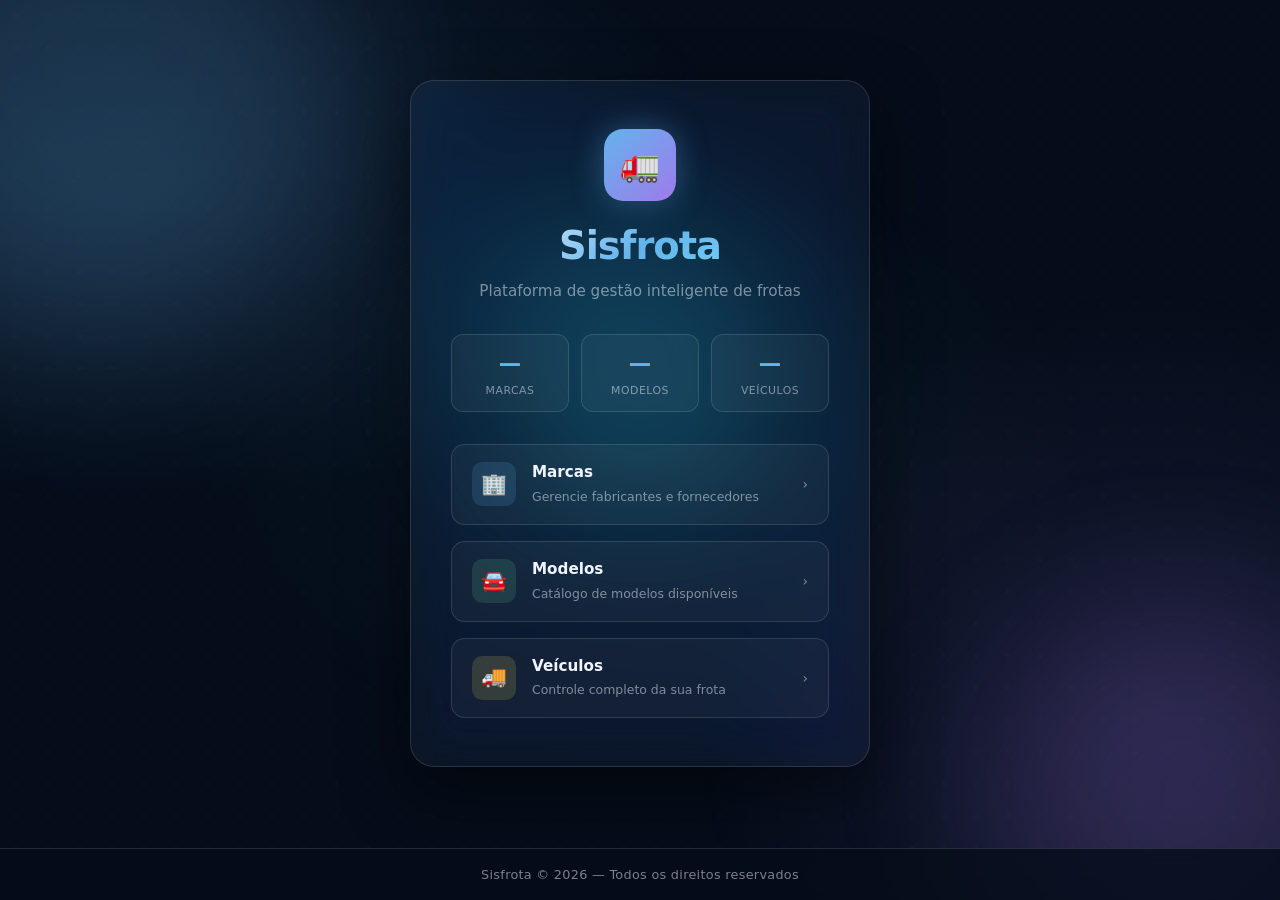
==== index.html @ 658b71a0 "Atualização do projeto Sisfrota iniciado pelo docente Fabiano" ====
<!DOCTYPE html>
<html lang="pt-br">
<head>
    <meta charset="UTF-8">
    <meta name="viewport" content="width=device-width, initial-scale=1">
    <title>Sisfrota — Controle de Frota</title>
    <link href="https://cdn.jsdelivr.net/npm/bootstrap@5.3.0/dist/css/bootstrap.min.css" rel="stylesheet">
    <link rel="stylesheet" href="css/style.css">
</head>
<body>

<!-- Orbs de fundo -->
<div class="orb orb-1"></div>
<div class="orb orb-2"></div>
<div class="orb orb-3"></div>

<section class="hero-section">
    <div class="hero-glass fade-up">

        <div class="hero-logo">🚛</div>

        <h1 class="hero-title">Sisfrota</h1>
        <p class="hero-sub">Plataforma de gestão inteligente de frotas</p>

        <!-- Stats -->
        <div class="stats-row fade-up-2">
            <div class="stat-chip">
                <div class="num" id="statMarcas">—</div>
                <div class="lbl">Marcas</div>
            </div>
            <div class="stat-chip">
                <div class="num" id="statModelos">—</div>
                <div class="lbl">Modelos</div>
            </div>
            <div class="stat-chip">
                <div class="num" id="statVeiculos">—</div>
                <div class="lbl">Veículos</div>
            </div>
        </div>

        <!-- Nav cards -->
        <div class="d-flex flex-column gap-3 fade-up-3">
            <a href="marcas.html" class="nav-card">
                <div class="nav-card-icon" style="background:rgba(99,179,237,0.15);">🏢</div>
                <div class="nav-card-text">
                    <strong>Marcas</strong>
                    <span>Gerencie fabricantes e fornecedores</span>
                </div>
                <span class="nav-card-arrow">›</span>
            </a>
            <a href="modelos.html" class="nav-card">
                <div class="nav-card-icon" style="background:rgba(104,211,145,0.15);">🚘</div>
                <div class="nav-card-text">
                    <strong>Modelos</strong>
                    <span>Catálogo de modelos disponíveis</span>
                </div>
                <span class="nav-card-arrow">›</span>
            </a>
            <a href="veiculos.html" class="nav-card">
                <div class="nav-card-icon" style="background:rgba(246,224,94,0.15);">🚚</div>
                <div class="nav-card-text">
                    <strong>Veículos</strong>
                    <span>Controle completo da sua frota</span>
                </div>
                <span class="nav-card-arrow">›</span>
            </a>
        </div>

    </div>
</section>

<footer>Sisfrota &copy; 2026 — Todos os direitos reservados</footer>

<script type="module">
import { marcaService }  from './js/services/marcaService.js';
import { modeloService } from './js/services/modeloService.js';
import { veiculoService } from './js/services/veiculoService.js';

Promise.all([marcaService.listar(), modeloService.listar(), veiculoService.listar()])
    .then(([m, mo, v]) => {
        document.getElementById('statMarcas').textContent  = m.length;
        document.getElementById('statModelos').textContent = mo.length;
        document.getElementById('statVeiculos').textContent = v.length;
    }).catch(() => {});
</script>
</body>
</html>
---- css/style.css ----
/* ── RESET & BASE ────────────────────────────────────────────── */
*, *::before, *::after { box-sizing: border-box; margin: 0; padding: 0; }

:root {
    --glass-bg:      rgba(255,255,255,0.06);
    --glass-border:  rgba(255,255,255,0.12);
    --glass-shadow:  0 8px 32px rgba(0,0,0,0.4);
    --glow-blue:     rgba(99,179,237,0.6);
    --glow-purple:   rgba(159,122,234,0.6);
    --accent-blue:   #63b3ed;
    --accent-purple: #9f7aea;
    --accent-cyan:   #76e4f7;
    --accent-green:  #68d391;
    --accent-yellow: #f6e05e;
    --text-primary:  #f0f4ff;
    --text-muted:    rgba(240,244,255,0.5);
    --font: 'Segoe UI', system-ui, -apple-system, sans-serif;
}

/* ── BACKGROUND ───────────────────────────────────────────────── */
body {
    font-family: var(--font);
    background: #050d1a;
    color: var(--text-primary);
    min-height: 100vh;
    display: flex;
    flex-direction: column;
    position: relative;
    overflow-x: hidden;
}

body::before {
    content: '';
    position: fixed;
    inset: 0;
    background:
        radial-gradient(ellipse 80% 60% at 10% 20%, rgba(99,179,237,0.12) 0%, transparent 60%),
        radial-gradient(ellipse 60% 80% at 90% 80%, rgba(159,122,234,0.12) 0%, transparent 60%),
        radial-gradient(ellipse 50% 50% at 50% 50%, rgba(118,228,247,0.05) 0%, transparent 70%);
    pointer-events: none;
    z-index: 0;
}

/* ── ORBS ANIMADOS ────────────────────────────────────────────── */
.orb {
    position: fixed;
    border-radius: 50%;
    filter: blur(80px);
    opacity: 0.18;
    pointer-events: none;
    z-index: 0;
    animation: orb-float 12s ease-in-out infinite alternate;
}
.orb-1 { width: 500px; height: 500px; background: var(--accent-blue); top: -150px; left: -150px; animation-duration: 14s; }
.orb-2 { width: 400px; height: 400px; background: var(--accent-purple); bottom: -100px; right: -100px; animation-duration: 18s; animation-delay: -4s; }
.orb-3 { width: 300px; height: 300px; background: var(--accent-cyan); top: 40%; left: 50%; transform: translate(-50%,-50%); animation-duration: 10s; animation-delay: -8s; }

@keyframes orb-float {
    from { transform: translate(0, 0) scale(1); }
    to   { transform: translate(30px, 40px) scale(1.08); }
}

/* ── GRID DE PONTOS ───────────────────────────────────────────── */
body::after {
    content: '';
    position: fixed;
    inset: 0;
    background-image: radial-gradient(rgba(255,255,255,0.04) 1px, transparent 1px);
    background-size: 32px 32px;
    pointer-events: none;
    z-index: 0;
}

/* ── GLASSMORPHISM ────────────────────────────────────────────── */
.glass {
    background: var(--glass-bg);
    backdrop-filter: blur(20px) saturate(180%);
    -webkit-backdrop-filter: blur(20px) saturate(180%);
    border: 1px solid var(--glass-border);
    border-radius: 1rem;
    box-shadow: var(--glass-shadow);
}

/* ── NAVBAR ───────────────────────────────────────────────────── */
.navbar-glass {
    background: rgba(5,13,26,0.7) !important;
    backdrop-filter: blur(20px) saturate(180%);
    -webkit-backdrop-filter: blur(20px) saturate(180%);
    border-bottom: 1px solid var(--glass-border);
    position: sticky;
    top: 0;
    z-index: 1000;
}

.navbar-glass .navbar-brand {
    font-weight: 700;
    font-size: 1.25rem;
    background: linear-gradient(90deg, var(--accent-blue), var(--accent-cyan));
    -webkit-background-clip: text;
    -webkit-text-fill-color: transparent;
    background-clip: text;
    letter-spacing: -0.5px;
}

.navbar-glass .nav-link {
    color: var(--text-muted) !important;
    font-size: 0.9rem;
    letter-spacing: 0.3px;
    transition: color .2s;
    padding: .5rem .9rem !important;
    border-radius: .5rem;
}
.navbar-glass .nav-link:hover { color: var(--text-primary) !important; background: var(--glass-bg); }
.navbar-glass .nav-link.active {
    color: var(--accent-blue) !important;
    background: rgba(99,179,237,0.1);
    font-weight: 600;
}

/* ── LAYOUT ───────────────────────────────────────────────────── */
main { flex: 1; position: relative; z-index: 1; padding: 2rem 0; }
footer { position: relative; z-index: 1; }

/* ── PAGE HEADER ──────────────────────────────────────────────── */
.page-header {
    display: flex;
    align-items: center;
    justify-content: space-between;
    margin-bottom: 1.75rem;
    gap: 1rem;
}
.page-header h2 {
    font-size: 1.6rem;
    font-weight: 700;
    background: linear-gradient(90deg, #fff 0%, var(--accent-blue) 100%);
    -webkit-background-clip: text;
    -webkit-text-fill-color: transparent;
    background-clip: text;
    margin: 0;
}

/* ── BOTÕES ───────────────────────────────────────────────────── */
.btn-glow {
    background: linear-gradient(135deg, var(--accent-blue), var(--accent-purple));
    border: none;
    color: #fff;
    font-weight: 600;
    border-radius: .65rem;
    padding: .55rem 1.25rem;
    transition: transform .15s, box-shadow .2s, opacity .2s;
    box-shadow: 0 0 16px rgba(99,179,237,0.3);
}
.btn-glow:hover {
    transform: translateY(-2px);
    box-shadow: 0 0 28px rgba(99,179,237,0.5);
    color: #fff;
    opacity: .92;
}
.btn-glow:active { transform: translateY(0); }

.btn-glow-yellow {
    background: linear-gradient(135deg, #f6e05e, #ed8936);
    color: #1a1a1a !important;
    box-shadow: 0 0 16px rgba(246,224,94,0.25);
}
.btn-glow-yellow:hover { box-shadow: 0 0 28px rgba(246,224,94,0.45); }

.btn-glow-green {
    background: linear-gradient(135deg, #68d391, #38a169);
    box-shadow: 0 0 16px rgba(104,211,145,0.25);
}
.btn-glow-green:hover { box-shadow: 0 0 28px rgba(104,211,145,0.45); }

/* ── TABELA ───────────────────────────────────────────────────── */
.glass-table-wrap {
    background: var(--glass-bg);
    backdrop-filter: blur(20px) saturate(180%);
    -webkit-backdrop-filter: blur(20px) saturate(180%);
    border: 1px solid var(--glass-border);
    border-radius: 1rem;
    overflow: hidden;
    box-shadow: var(--glass-shadow);
}

.glass-table { width: 100%; border-collapse: collapse; color: var(--text-primary); }
.glass-table thead tr {
    background: rgba(99,179,237,0.1);
    border-bottom: 1px solid var(--glass-border);
}
.glass-table thead th {
    padding: .85rem 1.1rem;
    font-size: .75rem;
    font-weight: 600;
    letter-spacing: 1px;
    text-transform: uppercase;
    color: var(--accent-blue);
}
.glass-table tbody tr {
    border-bottom: 1px solid rgba(255,255,255,0.04);
    transition: background .15s;
}
.glass-table tbody tr:last-child { border-bottom: none; }
.glass-table tbody tr:hover { background: rgba(255,255,255,0.04); }
.glass-table tbody td { padding: .85rem 1.1rem; font-size: .9rem; vertical-align: middle; }

/* badges de estado */
.badge-id {
    background: rgba(99,179,237,0.15);
    color: var(--accent-blue);
    border: 1px solid rgba(99,179,237,0.3);
    border-radius: .4rem;
    padding: .2rem .55rem;
    font-size: .75rem;
    font-weight: 600;
}

/* ── AÇÕES ────────────────────────────────────────────────────── */
.btn-icon {
    background: transparent;
    border: 1px solid var(--glass-border);
    color: var(--text-muted);
    border-radius: .5rem;
    padding: .3rem .65rem;
    font-size: .8rem;
    transition: all .15s;
    cursor: pointer;
}
.btn-icon:hover { border-color: var(--accent-blue); color: var(--accent-blue); background: rgba(99,179,237,0.08); }
.btn-icon.danger:hover { border-color: #fc8181; color: #fc8181; background: rgba(252,129,129,0.08); }

/* ── MODAL ────────────────────────────────────────────────────── */
.modal-content {
    background: rgba(8,18,36,0.85) !important;
    backdrop-filter: blur(28px) saturate(200%);
    -webkit-backdrop-filter: blur(28px) saturate(200%);
    border: 1px solid var(--glass-border) !important;
    border-radius: 1.2rem !important;
    color: var(--text-primary);
    box-shadow: 0 20px 60px rgba(0,0,0,0.6) !important;
}
.modal-header {
    border-bottom: 1px solid var(--glass-border) !important;
    padding: 1.25rem 1.5rem;
}
.modal-title {
    font-weight: 700;
    font-size: 1.1rem;
    background: linear-gradient(90deg, #fff, var(--accent-blue));
    -webkit-background-clip: text;
    -webkit-text-fill-color: transparent;
    background-clip: text;
}
.modal-footer { border-top: 1px solid var(--glass-border) !important; }
.btn-close { filter: invert(1) !important; opacity: .5; }
.btn-close:hover { opacity: 1; }

/* ── FORM CONTROLS ────────────────────────────────────────────── */
.form-label { font-size: .8rem; font-weight: 500; color: var(--text-muted); letter-spacing: .5px; margin-bottom: .35rem; }

.form-control, .form-select {
    background: rgba(255,255,255,0.05) !important;
    border: 1px solid var(--glass-border) !important;
    border-radius: .65rem !important;
    color: var(--text-primary) !important;
    transition: border-color .2s, box-shadow .2s;
}
.form-control::placeholder { color: rgba(255,255,255,0.25) !important; }
.form-control:focus, .form-select:focus {
    background: rgba(255,255,255,0.08) !important;
    border-color: var(--accent-blue) !important;
    box-shadow: 0 0 0 3px rgba(99,179,237,0.15) !important;
    outline: none;
}
.form-select option { background: #0e1c33; color: var(--text-primary); }

/* ── TOAST ────────────────────────────────────────────────────── */
#toast-container { z-index: 9999; }
#toast {
    background: rgba(8,18,36,0.9) !important;
    backdrop-filter: blur(16px);
    border: 1px solid var(--glass-border) !important;
    border-radius: .8rem !important;
    color: var(--text-primary) !important;
    min-width: 240px;
}
#toast.success { border-color: rgba(104,211,145,0.4) !important; }
#toast.danger  { border-color: rgba(252,129,129,0.4) !important; }
#toast .toast-icon { font-size: 1.1rem; }

/* ── FOOTER ───────────────────────────────────────────────────── */
footer {
    border-top: 1px solid var(--glass-border);
    background: rgba(5,13,26,0.8);
    backdrop-filter: blur(10px);
    padding: 1rem;
    text-align: center;
    font-size: .8rem;
    color: var(--text-muted);
    letter-spacing: .3px;
}

/* ── HERO (index) ─────────────────────────────────────────────── */
.hero-section {
    flex: 1;
    display: flex;
    align-items: center;
    justify-content: center;
    position: relative;
    z-index: 1;
    padding: 3rem 1rem;
}
.hero-glass {
    background: rgba(255,255,255,0.04);
    backdrop-filter: blur(24px) saturate(180%);
    -webkit-backdrop-filter: blur(24px) saturate(180%);
    border: 1px solid var(--glass-border);
    border-radius: 1.5rem;
    padding: 3rem 2.5rem;
    max-width: 460px;
    width: 100%;
    box-shadow: 0 24px 64px rgba(0,0,0,0.5);
    text-align: center;
}
.hero-logo {
    width: 72px; height: 72px;
    background: linear-gradient(135deg, var(--accent-blue), var(--accent-purple));
    border-radius: 1.2rem;
    display: flex; align-items: center; justify-content: center;
    font-size: 2rem;
    margin: 0 auto 1.5rem;
    box-shadow: 0 0 32px rgba(99,179,237,0.35);
}
.hero-title {
    font-size: 2.4rem;
    font-weight: 800;
    background: linear-gradient(135deg, #fff 0%, var(--accent-blue) 50%, var(--accent-cyan) 100%);
    -webkit-background-clip: text;
    -webkit-text-fill-color: transparent;
    background-clip: text;
    letter-spacing: -1px;
    line-height: 1.1;
}
.hero-sub { color: var(--text-muted); font-size: .95rem; margin: .75rem 0 2rem; }

.nav-card {
    display: flex;
    align-items: center;
    gap: 1rem;
    background: rgba(255,255,255,0.04);
    border: 1px solid var(--glass-border);
    border-radius: .85rem;
    padding: 1rem 1.25rem;
    text-decoration: none;
    color: var(--text-primary);
    transition: background .2s, border-color .2s, transform .15s, box-shadow .2s;
    cursor: pointer;
}
.nav-card:hover {
    background: rgba(255,255,255,0.08);
    border-color: var(--accent-blue);
    transform: translateX(4px);
    box-shadow: 0 0 20px rgba(99,179,237,0.15);
    color: #fff;
}
.nav-card-icon {
    width: 44px; height: 44px; border-radius: .65rem;
    display: flex; align-items: center; justify-content: center;
    font-size: 1.3rem; flex-shrink: 0;
}
.nav-card-text { text-align: left; }
.nav-card-text strong { display: block; font-size: .95rem; font-weight: 600; }
.nav-card-text span { font-size: .78rem; color: var(--text-muted); }
.nav-card-arrow { margin-left: auto; color: var(--text-muted); font-size: .85rem; transition: transform .15s; }
.nav-card:hover .nav-card-arrow { transform: translateX(3px); color: var(--accent-blue); }

/* ── STATS (hero) ─────────────────────────────────────────────── */
.stats-row { display: flex; gap: .75rem; margin-bottom: 2rem; }
.stat-chip {
    flex: 1;
    background: rgba(255,255,255,0.04);
    border: 1px solid var(--glass-border);
    border-radius: .75rem;
    padding: .75rem .5rem;
    text-align: center;
}
.stat-chip .num { font-size: 1.4rem; font-weight: 700; color: var(--accent-blue); }
.stat-chip .lbl { font-size: .68rem; color: var(--text-muted); letter-spacing: .5px; text-transform: uppercase; margin-top: .1rem; }

/* ── EMPTY STATE ──────────────────────────────────────────────── */
.empty-state { padding: 3rem 1rem; text-align: center; color: var(--text-muted); }
.empty-state .icon { font-size: 2.5rem; margin-bottom: .75rem; opacity: .4; }
.empty-state p { font-size: .9rem; }

/* ── SCROLLBAR ────────────────────────────────────────────────── */
::-webkit-scrollbar { width: 6px; }
::-webkit-scrollbar-track { background: transparent; }
::-webkit-scrollbar-thumb { background: rgba(255,255,255,0.12); border-radius: 3px; }
::-webkit-scrollbar-thumb:hover { background: rgba(255,255,255,0.22); }

/* ── ANIMAÇÕES ────────────────────────────────────────────────── */
@keyframes fade-up {
    from { opacity: 0; transform: translateY(16px); }
    to   { opacity: 1; transform: translateY(0); }
}
.fade-up { animation: fade-up .4s ease forwards; }
.fade-up-2 { animation: fade-up .4s .1s ease both; }
.fade-up-3 { animation: fade-up .4s .2s ease both; }
.fade-up-4 { animation: fade-up .4s .3s ease both; }

@keyframes pulse-glow {
    0%, 100% { box-shadow: 0 0 16px rgba(99,179,237,0.3); }
    50%       { box-shadow: 0 0 32px rgba(99,179,237,0.6); }
}
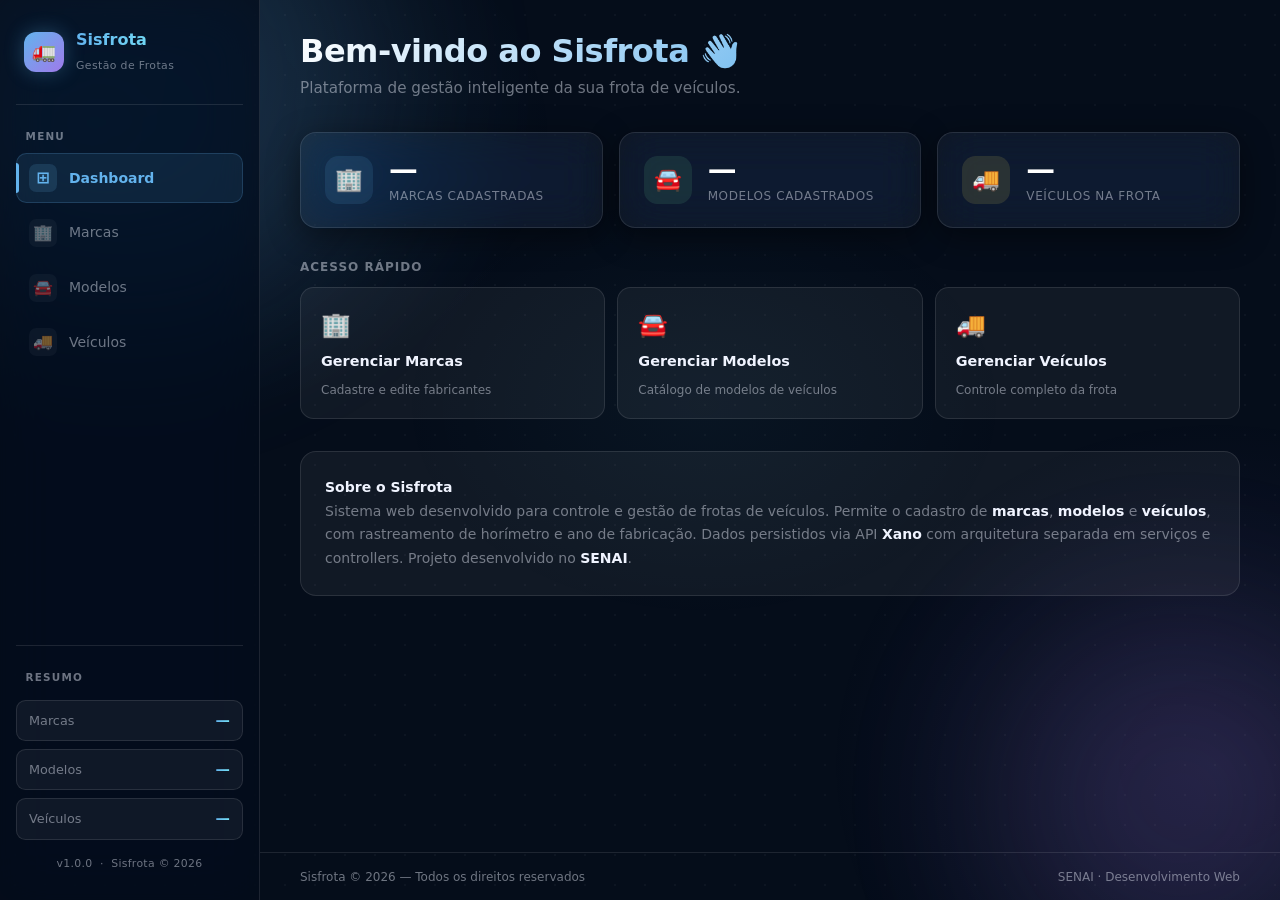
==== commit 9f93a269: "Fix veiculo endpoint and improve API error handling" ====
--- a/index.html
+++ b/index.html
@@ -3,84 +3,148 @@
 <head>
     <meta charset="UTF-8">
     <meta name="viewport" content="width=device-width, initial-scale=1">
-    <title>Sisfrota — Controle de Frota</title>
+    <title>Sisfrota — Dashboard</title>
     <link href="https://cdn.jsdelivr.net/npm/bootstrap@5.3.0/dist/css/bootstrap.min.css" rel="stylesheet">
     <link rel="stylesheet" href="css/style.css">
 </head>
 <body>
 
-<!-- Orbs de fundo -->
 <div class="orb orb-1"></div>
 <div class="orb orb-2"></div>
-<div class="orb orb-3"></div>
 
-<section class="hero-section">
-    <div class="hero-glass fade-up">
+<div class="app">
 
-        <div class="hero-logo">🚛</div>
+    <!-- ── SIDEBAR ── -->
+    <aside class="sidebar">
+        <a href="index.html" class="sidebar-logo">
+            <div class="sidebar-logo-icon">🚛</div>
+            <div class="sidebar-logo-text">
+                <strong>Sisfrota</strong>
+                <span>Gestão de Frotas</span>
+            </div>
+        </a>
 
-        <h1 class="hero-title">Sisfrota</h1>
-        <p class="hero-sub">Plataforma de gestão inteligente de frotas</p>
+        <div class="sidebar-section-label">Menu</div>
+        <nav class="sidebar-nav">
+            <a href="index.html" class="sidebar-link active">
+                <div class="sidebar-link-icon">⊞</div> Dashboard
+            </a>
+            <a href="marcas.html" class="sidebar-link">
+                <div class="sidebar-link-icon">🏢</div> Marcas
+            </a>
+            <a href="modelos.html" class="sidebar-link">
+                <div class="sidebar-link-icon">🚘</div> Modelos
+            </a>
+            <a href="veiculos.html" class="sidebar-link">
+                <div class="sidebar-link-icon">🚚</div> Veículos
+            </a>
+        </nav>
 
-        <!-- Stats -->
-        <div class="stats-row fade-up-2">
-            <div class="stat-chip">
-                <div class="num" id="statMarcas">—</div>
-                <div class="lbl">Marcas</div>
+        <div class="sidebar-stats">
+            <div class="sidebar-section-label" style="margin-bottom:.4rem">Resumo</div>
+            <div class="sidebar-stat">
+                <span class="sidebar-stat-label">Marcas</span>
+                <span class="sidebar-stat-value" id="sMarcas">—</span>
             </div>
-            <div class="stat-chip">
-                <div class="num" id="statModelos">—</div>
-                <div class="lbl">Modelos</div>
+            <div class="sidebar-stat">
+                <span class="sidebar-stat-label">Modelos</span>
+                <span class="sidebar-stat-value" id="sModelos">—</span>
             </div>
-            <div class="stat-chip">
-                <div class="num" id="statVeiculos">—</div>
-                <div class="lbl">Veículos</div>
+            <div class="sidebar-stat">
+                <span class="sidebar-stat-label">Veículos</span>
+                <span class="sidebar-stat-value" id="sVeiculos">—</span>
             </div>
         </div>
 
-        <!-- Nav cards -->
-        <div class="d-flex flex-column gap-3 fade-up-3">
-            <a href="marcas.html" class="nav-card">
-                <div class="nav-card-icon" style="background:rgba(99,179,237,0.15);">🏢</div>
-                <div class="nav-card-text">
-                    <strong>Marcas</strong>
-                    <span>Gerencie fabricantes e fornecedores</span>
+        <div class="sidebar-version">v1.0.0 &nbsp;·&nbsp; Sisfrota &copy; 2026</div>
+    </aside>
+
+    <!-- ── CONTEÚDO ── -->
+    <div class="content">
+        <div class="content-body">
+
+            <!-- Boas-vindas -->
+            <div class="dashboard-welcome fade-up">
+                <h1>Bem-vindo ao Sisfrota 👋</h1>
+                <p>Plataforma de gestão inteligente da sua frota de veículos.</p>
+            </div>
+
+            <!-- KPIs -->
+            <div class="kpi-grid fade-up-2">
+                <div class="kpi-card">
+                    <div class="kpi-icon" style="background:rgba(99,179,237,0.12)">🏢</div>
+                    <div class="kpi-info">
+                        <div class="val" id="kMarcas">—</div>
+                        <div class="lbl">Marcas cadastradas</div>
+                    </div>
                 </div>
-                <span class="nav-card-arrow">›</span>
-            </a>
-            <a href="modelos.html" class="nav-card">
-                <div class="nav-card-icon" style="background:rgba(104,211,145,0.15);">🚘</div>
-                <div class="nav-card-text">
-                    <strong>Modelos</strong>
-                    <span>Catálogo de modelos disponíveis</span>
+                <div class="kpi-card">
+                    <div class="kpi-icon" style="background:rgba(104,211,145,0.12)">🚘</div>
+                    <div class="kpi-info">
+                        <div class="val" id="kModelos">—</div>
+                        <div class="lbl">Modelos cadastrados</div>
+                    </div>
                 </div>
-                <span class="nav-card-arrow">›</span>
-            </a>
-            <a href="veiculos.html" class="nav-card">
-                <div class="nav-card-icon" style="background:rgba(246,224,94,0.15);">🚚</div>
-                <div class="nav-card-text">
-                    <strong>Veículos</strong>
-                    <span>Controle completo da sua frota</span>
+                <div class="kpi-card">
+                    <div class="kpi-icon" style="background:rgba(246,224,94,0.12)">🚚</div>
+                    <div class="kpi-info">
+                        <div class="val" id="kVeiculos">—</div>
+                        <div class="lbl">Veículos na frota</div>
+                    </div>
                 </div>
-                <span class="nav-card-arrow">›</span>
-            </a>
+            </div>
+
+            <!-- Ações rápidas -->
+            <div class="quick-actions fade-up-3">
+                <h2>Acesso rápido</h2>
+                <div class="qa-grid">
+                    <a href="marcas.html" class="qa-card">
+                        <div class="qa-card-icon">🏢</div>
+                        <strong>Gerenciar Marcas</strong>
+                        <span>Cadastre e edite fabricantes</span>
+                    </a>
+                    <a href="modelos.html" class="qa-card">
+                        <div class="qa-card-icon">🚘</div>
+                        <strong>Gerenciar Modelos</strong>
+                        <span>Catálogo de modelos de veículos</span>
+                    </a>
+                    <a href="veiculos.html" class="qa-card">
+                        <div class="qa-card-icon">🚚</div>
+                        <strong>Gerenciar Veículos</strong>
+                        <span>Controle completo da frota</span>
+                    </a>
+                </div>
+            </div>
+
+            <!-- Sobre o projeto -->
+            <div class="about-card fade-up-4">
+                <strong>Sobre o Sisfrota</strong><br>
+                Sistema web desenvolvido para controle e gestão de frotas de veículos. Permite o cadastro de
+                <strong>marcas</strong>, <strong>modelos</strong> e <strong>veículos</strong>, com rastreamento de
+                horímetro e ano de fabricação. Dados persistidos via API <strong>Xano</strong> com arquitetura
+                separada em serviços e controllers. Projeto desenvolvido no <strong>SENAI</strong>.
+            </div>
+
         </div>
 
+        <footer>
+            <span>Sisfrota &copy; 2026 — Todos os direitos reservados</span>
+            <span>SENAI · Desenvolvimento Web</span>
+        </footer>
     </div>
-</section>
 
-<footer>Sisfrota &copy; 2026 — Todos os direitos reservados</footer>
+</div>
 
 <script type="module">
-import { marcaService }  from './js/services/marcaService.js';
-import { modeloService } from './js/services/modeloService.js';
+import { marcaService }   from './js/services/marcaService.js';
+import { modeloService }  from './js/services/modeloService.js';
 import { veiculoService } from './js/services/veiculoService.js';
 
 Promise.all([marcaService.listar(), modeloService.listar(), veiculoService.listar()])
     .then(([m, mo, v]) => {
-        document.getElementById('statMarcas').textContent  = m.length;
-        document.getElementById('statModelos').textContent = mo.length;
-        document.getElementById('statVeiculos').textContent = v.length;
+        ['kMarcas','sMarcas'].forEach(id => document.getElementById(id).textContent = m.length);
+        ['kModelos','sModelos'].forEach(id => document.getElementById(id).textContent = mo.length);
+        ['kVeiculos','sVeiculos'].forEach(id => document.getElementById(id).textContent = v.length);
     }).catch(() => {});
 </script>
 </body>
--- a/css/style.css
+++ b/css/style.css
@@ -1,177 +1,283 @@
-/* ── RESET & BASE ────────────────────────────────────────────── */
+/* ── RESET & BASE ───────────────────────────────────────────── */
 *, *::before, *::after { box-sizing: border-box; margin: 0; padding: 0; }
 
 :root {
-    --glass-bg:      rgba(255,255,255,0.06);
-    --glass-border:  rgba(255,255,255,0.12);
-    --glass-shadow:  0 8px 32px rgba(0,0,0,0.4);
-    --glow-blue:     rgba(99,179,237,0.6);
-    --glow-purple:   rgba(159,122,234,0.6);
+    --sidebar-w:     260px;
+    --glass-bg:      rgba(255,255,255,0.05);
+    --glass-border:  rgba(255,255,255,0.10);
+    --glass-shadow:  0 8px 32px rgba(0,0,0,0.45);
     --accent-blue:   #63b3ed;
     --accent-purple: #9f7aea;
     --accent-cyan:   #76e4f7;
     --accent-green:  #68d391;
     --accent-yellow: #f6e05e;
     --text-primary:  #f0f4ff;
-    --text-muted:    rgba(240,244,255,0.5);
+    --text-muted:    rgba(240,244,255,0.45);
     --font: 'Segoe UI', system-ui, -apple-system, sans-serif;
 }
 
-/* ── BACKGROUND ───────────────────────────────────────────────── */
 body {
     font-family: var(--font);
     background: #050d1a;
     color: var(--text-primary);
     min-height: 100vh;
+    overflow-x: hidden;
+}
+
+/* ── FUNDO ──────────────────────────────────────────────────── */
+body::before {
+    content: '';
+    position: fixed; inset: 0;
+    background:
+        radial-gradient(ellipse 70% 60% at 5%  15%,  rgba(99,179,237,0.10) 0%, transparent 55%),
+        radial-gradient(ellipse 55% 70% at 95% 85%,  rgba(159,122,234,0.10) 0%, transparent 55%),
+        radial-gradient(ellipse 40% 40% at 55% 45%,  rgba(118,228,247,0.04) 0%, transparent 60%);
+    pointer-events: none; z-index: 0;
+}
+body::after {
+    content: '';
+    position: fixed; inset: 0;
+    background-image: radial-gradient(rgba(255,255,255,0.035) 1px, transparent 1px);
+    background-size: 30px 30px;
+    pointer-events: none; z-index: 0;
+}
+
+/* ── ORBS ───────────────────────────────────────────────────── */
+.orb {
+    position: fixed; border-radius: 50%; filter: blur(90px);
+    opacity: 0.14; pointer-events: none; z-index: 0;
+    animation: orb-float 14s ease-in-out infinite alternate;
+}
+.orb-1 { width: 480px; height: 480px; background: var(--accent-blue);   top: -160px; left: -100px; animation-duration: 16s; }
+.orb-2 { width: 360px; height: 360px; background: var(--accent-purple); bottom: -80px; right: -80px; animation-duration: 20s; animation-delay: -6s; }
+
+@keyframes orb-float {
+    from { transform: translate(0,0) scale(1); }
+    to   { transform: translate(24px, 32px) scale(1.07); }
+}
+
+/* ── APP SHELL ──────────────────────────────────────────────── */
+.app {
+    display: flex;
+    min-height: 100vh;
+    position: relative;
+    z-index: 1;
+}
+
+/* ── SIDEBAR ────────────────────────────────────────────────── */
+.sidebar {
+    width: var(--sidebar-w);
+    flex-shrink: 0;
     display: flex;
     flex-direction: column;
+    background: rgba(5,13,26,0.75);
+    backdrop-filter: blur(24px) saturate(180%);
+    -webkit-backdrop-filter: blur(24px) saturate(180%);
+    border-right: 1px solid var(--glass-border);
+    position: fixed;
+    top: 0; left: 0; bottom: 0;
+    z-index: 100;
+    padding: 1.75rem 1rem;
+    gap: 0;
+    overflow-y: auto;
+}
+
+/* Logo */
+.sidebar-logo {
+    display: flex; align-items: center; gap: .75rem;
+    padding: 0 .5rem 1.75rem;
+    border-bottom: 1px solid var(--glass-border);
+    margin-bottom: 1.5rem;
+    text-decoration: none;
+}
+.sidebar-logo-icon {
+    width: 40px; height: 40px; border-radius: .75rem;
+    background: linear-gradient(135deg, var(--accent-blue), var(--accent-purple));
+    display: flex; align-items: center; justify-content: center;
+    font-size: 1.2rem;
+    box-shadow: 0 0 20px rgba(99,179,237,0.3);
+    flex-shrink: 0;
+}
+.sidebar-logo-text strong {
+    display: block; font-size: 1rem; font-weight: 700;
+    background: linear-gradient(90deg, var(--accent-blue), var(--accent-cyan));
+    -webkit-background-clip: text; -webkit-text-fill-color: transparent; background-clip: text;
+}
+.sidebar-logo-text span { font-size: .68rem; color: var(--text-muted); letter-spacing: .4px; }
+
+/* Seção nav */
+.sidebar-section-label {
+    font-size: .65rem; font-weight: 600; letter-spacing: 1.2px;
+    text-transform: uppercase; color: var(--text-muted);
+    padding: 0 .6rem; margin-bottom: .5rem;
+}
+
+/* Nav links */
+.sidebar-nav { display: flex; flex-direction: column; gap: .25rem; margin-bottom: 1.75rem; }
+
+.sidebar-link {
+    display: flex; align-items: center; gap: .75rem;
+    padding: .65rem .75rem;
+    border-radius: .65rem;
+    text-decoration: none;
+    color: var(--text-muted);
+    font-size: .875rem;
+    font-weight: 500;
+    transition: background .15s, color .15s, border-color .15s;
+    border: 1px solid transparent;
     position: relative;
-    overflow-x: hidden;
-}
-
-body::before {
+}
+.sidebar-link:hover {
+    background: var(--glass-bg);
+    color: var(--text-primary);
+    border-color: var(--glass-border);
+}
+.sidebar-link.active {
+    background: rgba(99,179,237,0.1);
+    color: var(--accent-blue);
+    border-color: rgba(99,179,237,0.2);
+    font-weight: 600;
+}
+.sidebar-link.active::before {
     content: '';
-    position: fixed;
-    inset: 0;
-    background:
-        radial-gradient(ellipse 80% 60% at 10% 20%, rgba(99,179,237,0.12) 0%, transparent 60%),
-        radial-gradient(ellipse 60% 80% at 90% 80%, rgba(159,122,234,0.12) 0%, transparent 60%),
-        radial-gradient(ellipse 50% 50% at 50% 50%, rgba(118,228,247,0.05) 0%, transparent 70%);
-    pointer-events: none;
-    z-index: 0;
-}
-
-/* ── ORBS ANIMADOS ────────────────────────────────────────────── */
-.orb {
-    position: fixed;
-    border-radius: 50%;
-    filter: blur(80px);
-    opacity: 0.18;
-    pointer-events: none;
-    z-index: 0;
-    animation: orb-float 12s ease-in-out infinite alternate;
-}
-.orb-1 { width: 500px; height: 500px; background: var(--accent-blue); top: -150px; left: -150px; animation-duration: 14s; }
-.orb-2 { width: 400px; height: 400px; background: var(--accent-purple); bottom: -100px; right: -100px; animation-duration: 18s; animation-delay: -4s; }
-.orb-3 { width: 300px; height: 300px; background: var(--accent-cyan); top: 40%; left: 50%; transform: translate(-50%,-50%); animation-duration: 10s; animation-delay: -8s; }
-
-@keyframes orb-float {
-    from { transform: translate(0, 0) scale(1); }
-    to   { transform: translate(30px, 40px) scale(1.08); }
-}
-
-/* ── GRID DE PONTOS ───────────────────────────────────────────── */
-body::after {
-    content: '';
-    position: fixed;
-    inset: 0;
-    background-image: radial-gradient(rgba(255,255,255,0.04) 1px, transparent 1px);
-    background-size: 32px 32px;
-    pointer-events: none;
-    z-index: 0;
-}
-
-/* ── GLASSMORPHISM ────────────────────────────────────────────── */
-.glass {
+    position: absolute; left: 0; top: 20%; bottom: 20%;
+    width: 3px; border-radius: 0 3px 3px 0;
+    background: var(--accent-blue);
+    left: -1px;
+}
+.sidebar-link-icon {
+    width: 28px; height: 28px; border-radius: .45rem;
+    display: flex; align-items: center; justify-content: center;
+    font-size: 1rem; flex-shrink: 0;
+    background: rgba(255,255,255,0.04);
+}
+.sidebar-link.active .sidebar-link-icon { background: rgba(99,179,237,0.15); }
+
+/* Stats na sidebar */
+.sidebar-stats {
+    margin-top: auto;
+    padding-top: 1.5rem;
+    border-top: 1px solid var(--glass-border);
+    display: flex; flex-direction: column; gap: .5rem;
+}
+.sidebar-stat {
+    display: flex; align-items: center; justify-content: space-between;
+    padding: .55rem .75rem;
+    background: var(--glass-bg);
+    border: 1px solid var(--glass-border);
+    border-radius: .6rem;
+    font-size: .8rem;
+}
+.sidebar-stat-label { color: var(--text-muted); }
+.sidebar-stat-value {
+    font-weight: 700; font-size: .9rem;
+    background: linear-gradient(90deg, var(--accent-blue), var(--accent-cyan));
+    -webkit-background-clip: text; -webkit-text-fill-color: transparent; background-clip: text;
+}
+
+/* Version tag */
+.sidebar-version {
+    margin-top: 1rem;
+    font-size: .68rem; color: var(--text-muted);
+    text-align: center; letter-spacing: .3px;
+}
+
+/* ── CONTEÚDO PRINCIPAL ─────────────────────────────────────── */
+.content {
+    margin-left: var(--sidebar-w);
+    flex: 1;
+    display: flex;
+    flex-direction: column;
+    min-height: 100vh;
+}
+
+.content-body {
+    flex: 1;
+    padding: 2rem 2.5rem;
+}
+
+/* ── PAGE HEADER ────────────────────────────────────────────── */
+.page-header {
+    display: flex; align-items: center; justify-content: space-between;
+    margin-bottom: 1.75rem; gap: 1rem;
+}
+.page-header h1 {
+    font-size: 1.65rem; font-weight: 700; margin: 0;
+    background: linear-gradient(90deg, #fff 0%, var(--accent-blue) 100%);
+    -webkit-background-clip: text; -webkit-text-fill-color: transparent; background-clip: text;
+}
+
+/* ── DASHBOARD (index) ──────────────────────────────────────── */
+.dashboard-welcome {
+    margin-bottom: 2rem;
+}
+.dashboard-welcome h1 {
+    font-size: 2rem; font-weight: 800; margin-bottom: .4rem;
+    background: linear-gradient(135deg, #fff 0%, var(--accent-blue) 60%, var(--accent-cyan) 100%);
+    -webkit-background-clip: text; -webkit-text-fill-color: transparent; background-clip: text;
+    letter-spacing: -.5px;
+}
+.dashboard-welcome p { color: var(--text-muted); font-size: .95rem; }
+
+.kpi-grid {
+    display: grid;
+    grid-template-columns: repeat(3, 1fr);
+    gap: 1rem;
+    margin-bottom: 2rem;
+}
+.kpi-card {
     background: var(--glass-bg);
     backdrop-filter: blur(20px) saturate(180%);
     -webkit-backdrop-filter: blur(20px) saturate(180%);
     border: 1px solid var(--glass-border);
     border-radius: 1rem;
+    padding: 1.4rem 1.5rem;
     box-shadow: var(--glass-shadow);
-}
-
-/* ── NAVBAR ───────────────────────────────────────────────────── */
-.navbar-glass {
-    background: rgba(5,13,26,0.7) !important;
-    backdrop-filter: blur(20px) saturate(180%);
-    -webkit-backdrop-filter: blur(20px) saturate(180%);
-    border-bottom: 1px solid var(--glass-border);
-    position: sticky;
-    top: 0;
-    z-index: 1000;
-}
-
-.navbar-glass .navbar-brand {
-    font-weight: 700;
-    font-size: 1.25rem;
-    background: linear-gradient(90deg, var(--accent-blue), var(--accent-cyan));
-    -webkit-background-clip: text;
-    -webkit-text-fill-color: transparent;
-    background-clip: text;
-    letter-spacing: -0.5px;
-}
-
-.navbar-glass .nav-link {
-    color: var(--text-muted) !important;
-    font-size: 0.9rem;
-    letter-spacing: 0.3px;
-    transition: color .2s;
-    padding: .5rem .9rem !important;
-    border-radius: .5rem;
-}
-.navbar-glass .nav-link:hover { color: var(--text-primary) !important; background: var(--glass-bg); }
-.navbar-glass .nav-link.active {
-    color: var(--accent-blue) !important;
-    background: rgba(99,179,237,0.1);
-    font-weight: 600;
-}
-
-/* ── LAYOUT ───────────────────────────────────────────────────── */
-main { flex: 1; position: relative; z-index: 1; padding: 2rem 0; }
-footer { position: relative; z-index: 1; }
-
-/* ── PAGE HEADER ──────────────────────────────────────────────── */
-.page-header {
-    display: flex;
-    align-items: center;
-    justify-content: space-between;
-    margin-bottom: 1.75rem;
-    gap: 1rem;
-}
-.page-header h2 {
-    font-size: 1.6rem;
-    font-weight: 700;
-    background: linear-gradient(90deg, #fff 0%, var(--accent-blue) 100%);
-    -webkit-background-clip: text;
-    -webkit-text-fill-color: transparent;
-    background-clip: text;
-    margin: 0;
-}
-
-/* ── BOTÕES ───────────────────────────────────────────────────── */
-.btn-glow {
-    background: linear-gradient(135deg, var(--accent-blue), var(--accent-purple));
-    border: none;
+    display: flex; align-items: center; gap: 1rem;
+    transition: border-color .2s, transform .15s;
+}
+.kpi-card:hover { border-color: rgba(99,179,237,0.3); transform: translateY(-2px); }
+.kpi-icon {
+    width: 48px; height: 48px; border-radius: .85rem;
+    display: flex; align-items: center; justify-content: center; font-size: 1.4rem; flex-shrink: 0;
+}
+.kpi-info .val { font-size: 1.8rem; font-weight: 800; line-height: 1; color: #fff; }
+.kpi-info .lbl { font-size: .75rem; color: var(--text-muted); text-transform: uppercase; letter-spacing: .6px; margin-top: .2rem; }
+
+.quick-actions { margin-bottom: 2rem; }
+.quick-actions h2 { font-size: .75rem; font-weight: 600; letter-spacing: 1px; text-transform: uppercase; color: var(--text-muted); margin-bottom: .75rem; }
+.qa-grid { display: grid; grid-template-columns: repeat(3, 1fr); gap: .75rem; }
+
+.qa-card {
+    display: flex; flex-direction: column; gap: .5rem;
+    background: var(--glass-bg);
+    border: 1px solid var(--glass-border);
+    border-radius: .85rem;
+    padding: 1.2rem 1.25rem;
+    text-decoration: none;
+    color: var(--text-primary);
+    transition: background .2s, border-color .2s, transform .15s;
+}
+.qa-card:hover {
+    background: rgba(255,255,255,0.08);
+    border-color: var(--accent-blue);
+    transform: translateY(-2px);
     color: #fff;
-    font-weight: 600;
-    border-radius: .65rem;
-    padding: .55rem 1.25rem;
-    transition: transform .15s, box-shadow .2s, opacity .2s;
-    box-shadow: 0 0 16px rgba(99,179,237,0.3);
-}
-.btn-glow:hover {
-    transform: translateY(-2px);
-    box-shadow: 0 0 28px rgba(99,179,237,0.5);
-    color: #fff;
-    opacity: .92;
-}
-.btn-glow:active { transform: translateY(0); }
-
-.btn-glow-yellow {
-    background: linear-gradient(135deg, #f6e05e, #ed8936);
-    color: #1a1a1a !important;
-    box-shadow: 0 0 16px rgba(246,224,94,0.25);
-}
-.btn-glow-yellow:hover { box-shadow: 0 0 28px rgba(246,224,94,0.45); }
-
-.btn-glow-green {
-    background: linear-gradient(135deg, #68d391, #38a169);
-    box-shadow: 0 0 16px rgba(104,211,145,0.25);
-}
-.btn-glow-green:hover { box-shadow: 0 0 28px rgba(104,211,145,0.45); }
-
-/* ── TABELA ───────────────────────────────────────────────────── */
+}
+.qa-card-icon { font-size: 1.5rem; }
+.qa-card strong { font-size: .9rem; font-weight: 600; }
+.qa-card span { font-size: .75rem; color: var(--text-muted); }
+
+.about-card {
+    background: var(--glass-bg);
+    border: 1px solid var(--glass-border);
+    border-radius: 1rem;
+    padding: 1.5rem;
+    font-size: .875rem; color: var(--text-muted); line-height: 1.7;
+}
+.about-card strong { color: var(--text-primary); }
+
+/* ── TABELA ─────────────────────────────────────────────────── */
 .glass-table-wrap {
     background: var(--glass-bg);
     backdrop-filter: blur(20px) saturate(180%);
@@ -181,82 +287,85 @@
     overflow: hidden;
     box-shadow: var(--glass-shadow);
 }
-
 .glass-table { width: 100%; border-collapse: collapse; color: var(--text-primary); }
 .glass-table thead tr {
-    background: rgba(99,179,237,0.1);
+    background: rgba(99,179,237,0.08);
     border-bottom: 1px solid var(--glass-border);
 }
 .glass-table thead th {
-    padding: .85rem 1.1rem;
-    font-size: .75rem;
-    font-weight: 600;
-    letter-spacing: 1px;
-    text-transform: uppercase;
-    color: var(--accent-blue);
+    padding: .85rem 1.1rem; font-size: .7rem; font-weight: 600;
+    letter-spacing: 1px; text-transform: uppercase; color: var(--accent-blue);
 }
 .glass-table tbody tr {
     border-bottom: 1px solid rgba(255,255,255,0.04);
-    transition: background .15s;
+    transition: background .12s;
 }
 .glass-table tbody tr:last-child { border-bottom: none; }
-.glass-table tbody tr:hover { background: rgba(255,255,255,0.04); }
-.glass-table tbody td { padding: .85rem 1.1rem; font-size: .9rem; vertical-align: middle; }
-
-/* badges de estado */
+.glass-table tbody tr:hover { background: rgba(255,255,255,0.035); }
+.glass-table tbody td { padding: .85rem 1.1rem; font-size: .875rem; vertical-align: middle; }
+
 .badge-id {
-    background: rgba(99,179,237,0.15);
-    color: var(--accent-blue);
-    border: 1px solid rgba(99,179,237,0.3);
-    border-radius: .4rem;
-    padding: .2rem .55rem;
-    font-size: .75rem;
-    font-weight: 600;
-}
-
-/* ── AÇÕES ────────────────────────────────────────────────────── */
+    background: rgba(99,179,237,0.12); color: var(--accent-blue);
+    border: 1px solid rgba(99,179,237,0.25);
+    border-radius: .4rem; padding: .15rem .5rem;
+    font-size: .72rem; font-weight: 600;
+}
+
+/* ── BOTÕES ─────────────────────────────────────────────────── */
+.btn-glow {
+    background: linear-gradient(135deg, var(--accent-blue), var(--accent-purple));
+    border: none; color: #fff; font-weight: 600;
+    border-radius: .65rem; padding: .55rem 1.25rem;
+    transition: transform .15s, box-shadow .2s, opacity .15s;
+    box-shadow: 0 0 16px rgba(99,179,237,0.25); cursor: pointer;
+}
+.btn-glow:hover { transform: translateY(-2px); box-shadow: 0 0 28px rgba(99,179,237,0.45); color: #fff; opacity: .92; }
+.btn-glow:active { transform: translateY(0); }
+
+.btn-glow-green {
+    background: linear-gradient(135deg, #68d391, #38a169);
+    box-shadow: 0 0 16px rgba(104,211,145,0.2);
+}
+.btn-glow-green:hover { box-shadow: 0 0 28px rgba(104,211,145,0.4); }
+
+.btn-glow-yellow {
+    background: linear-gradient(135deg, #f6e05e, #ed8936);
+    color: #1a1a1a !important;
+    box-shadow: 0 0 16px rgba(246,224,94,0.2);
+}
+.btn-glow-yellow:hover { box-shadow: 0 0 28px rgba(246,224,94,0.4); }
+
 .btn-icon {
-    background: transparent;
-    border: 1px solid var(--glass-border);
-    color: var(--text-muted);
-    border-radius: .5rem;
-    padding: .3rem .65rem;
-    font-size: .8rem;
-    transition: all .15s;
-    cursor: pointer;
+    background: transparent; border: 1px solid var(--glass-border);
+    color: var(--text-muted); border-radius: .5rem;
+    padding: .3rem .65rem; font-size: .78rem;
+    transition: all .15s; cursor: pointer;
 }
 .btn-icon:hover { border-color: var(--accent-blue); color: var(--accent-blue); background: rgba(99,179,237,0.08); }
 .btn-icon.danger:hover { border-color: #fc8181; color: #fc8181; background: rgba(252,129,129,0.08); }
 
-/* ── MODAL ────────────────────────────────────────────────────── */
+/* ── MODAL ──────────────────────────────────────────────────── */
 .modal-content {
-    background: rgba(8,18,36,0.85) !important;
-    backdrop-filter: blur(28px) saturate(200%);
-    -webkit-backdrop-filter: blur(28px) saturate(200%);
+    background: rgba(6,15,30,0.92) !important;
+    backdrop-filter: blur(32px) saturate(200%);
+    -webkit-backdrop-filter: blur(32px) saturate(200%);
     border: 1px solid var(--glass-border) !important;
     border-radius: 1.2rem !important;
     color: var(--text-primary);
-    box-shadow: 0 20px 60px rgba(0,0,0,0.6) !important;
-}
-.modal-header {
-    border-bottom: 1px solid var(--glass-border) !important;
-    padding: 1.25rem 1.5rem;
-}
+    box-shadow: 0 24px 64px rgba(0,0,0,0.7) !important;
+}
+.modal-header { border-bottom: 1px solid var(--glass-border) !important; padding: 1.25rem 1.5rem; }
 .modal-title {
-    font-weight: 700;
-    font-size: 1.1rem;
+    font-weight: 700; font-size: 1.05rem;
     background: linear-gradient(90deg, #fff, var(--accent-blue));
-    -webkit-background-clip: text;
-    -webkit-text-fill-color: transparent;
-    background-clip: text;
-}
-.modal-footer { border-top: 1px solid var(--glass-border) !important; }
-.btn-close { filter: invert(1) !important; opacity: .5; }
+    -webkit-background-clip: text; -webkit-text-fill-color: transparent; background-clip: text;
+}
+.modal-footer { border-top: 1px solid var(--glass-border) !important; background: transparent !important; }
+.btn-close { filter: invert(1) !important; opacity: .45; }
 .btn-close:hover { opacity: 1; }
 
-/* ── FORM CONTROLS ────────────────────────────────────────────── */
-.form-label { font-size: .8rem; font-weight: 500; color: var(--text-muted); letter-spacing: .5px; margin-bottom: .35rem; }
-
+/* ── FORM ───────────────────────────────────────────────────── */
+.form-label { font-size: .72rem; font-weight: 600; color: var(--text-muted); letter-spacing: .8px; margin-bottom: .3rem; text-transform: uppercase; }
 .form-control, .form-select {
     background: rgba(255,255,255,0.05) !important;
     border: 1px solid var(--glass-border) !important;
@@ -264,150 +373,69 @@
     color: var(--text-primary) !important;
     transition: border-color .2s, box-shadow .2s;
 }
-.form-control::placeholder { color: rgba(255,255,255,0.25) !important; }
+.form-control::placeholder { color: rgba(255,255,255,0.22) !important; }
 .form-control:focus, .form-select:focus {
-    background: rgba(255,255,255,0.08) !important;
+    background: rgba(255,255,255,0.07) !important;
     border-color: var(--accent-blue) !important;
-    box-shadow: 0 0 0 3px rgba(99,179,237,0.15) !important;
+    box-shadow: 0 0 0 3px rgba(99,179,237,0.12) !important;
     outline: none;
 }
-.form-select option { background: #0e1c33; color: var(--text-primary); }
-
-/* ── TOAST ────────────────────────────────────────────────────── */
+.form-select option { background: #0b1829; color: var(--text-primary); }
+
+/* ── TOAST ──────────────────────────────────────────────────── */
 #toast-container { z-index: 9999; }
 #toast {
-    background: rgba(8,18,36,0.9) !important;
+    background: rgba(6,15,30,0.95) !important;
     backdrop-filter: blur(16px);
     border: 1px solid var(--glass-border) !important;
     border-radius: .8rem !important;
     color: var(--text-primary) !important;
-    min-width: 240px;
-}
-#toast.success { border-color: rgba(104,211,145,0.4) !important; }
-#toast.danger  { border-color: rgba(252,129,129,0.4) !important; }
-#toast .toast-icon { font-size: 1.1rem; }
-
-/* ── FOOTER ───────────────────────────────────────────────────── */
+    min-width: 220px;
+}
+#toast.success { border-color: rgba(104,211,145,0.35) !important; }
+#toast.danger  { border-color: rgba(252,129,129,0.35) !important; }
+
+/* ── FOOTER ─────────────────────────────────────────────────── */
 footer {
     border-top: 1px solid var(--glass-border);
-    background: rgba(5,13,26,0.8);
-    backdrop-filter: blur(10px);
-    padding: 1rem;
-    text-align: center;
-    font-size: .8rem;
-    color: var(--text-muted);
-    letter-spacing: .3px;
-}
-
-/* ── HERO (index) ─────────────────────────────────────────────── */
-.hero-section {
-    flex: 1;
-    display: flex;
-    align-items: center;
-    justify-content: center;
-    position: relative;
-    z-index: 1;
-    padding: 3rem 1rem;
-}
-.hero-glass {
-    background: rgba(255,255,255,0.04);
-    backdrop-filter: blur(24px) saturate(180%);
-    -webkit-backdrop-filter: blur(24px) saturate(180%);
-    border: 1px solid var(--glass-border);
-    border-radius: 1.5rem;
-    padding: 3rem 2.5rem;
-    max-width: 460px;
-    width: 100%;
-    box-shadow: 0 24px 64px rgba(0,0,0,0.5);
-    text-align: center;
-}
-.hero-logo {
-    width: 72px; height: 72px;
-    background: linear-gradient(135deg, var(--accent-blue), var(--accent-purple));
-    border-radius: 1.2rem;
-    display: flex; align-items: center; justify-content: center;
-    font-size: 2rem;
-    margin: 0 auto 1.5rem;
-    box-shadow: 0 0 32px rgba(99,179,237,0.35);
-}
-.hero-title {
-    font-size: 2.4rem;
-    font-weight: 800;
-    background: linear-gradient(135deg, #fff 0%, var(--accent-blue) 50%, var(--accent-cyan) 100%);
-    -webkit-background-clip: text;
-    -webkit-text-fill-color: transparent;
-    background-clip: text;
-    letter-spacing: -1px;
-    line-height: 1.1;
-}
-.hero-sub { color: var(--text-muted); font-size: .95rem; margin: .75rem 0 2rem; }
-
-.nav-card {
-    display: flex;
-    align-items: center;
-    gap: 1rem;
-    background: rgba(255,255,255,0.04);
-    border: 1px solid var(--glass-border);
-    border-radius: .85rem;
-    padding: 1rem 1.25rem;
-    text-decoration: none;
-    color: var(--text-primary);
-    transition: background .2s, border-color .2s, transform .15s, box-shadow .2s;
-    cursor: pointer;
-}
-.nav-card:hover {
-    background: rgba(255,255,255,0.08);
-    border-color: var(--accent-blue);
-    transform: translateX(4px);
-    box-shadow: 0 0 20px rgba(99,179,237,0.15);
-    color: #fff;
-}
-.nav-card-icon {
-    width: 44px; height: 44px; border-radius: .65rem;
-    display: flex; align-items: center; justify-content: center;
-    font-size: 1.3rem; flex-shrink: 0;
-}
-.nav-card-text { text-align: left; }
-.nav-card-text strong { display: block; font-size: .95rem; font-weight: 600; }
-.nav-card-text span { font-size: .78rem; color: var(--text-muted); }
-.nav-card-arrow { margin-left: auto; color: var(--text-muted); font-size: .85rem; transition: transform .15s; }
-.nav-card:hover .nav-card-arrow { transform: translateX(3px); color: var(--accent-blue); }
-
-/* ── STATS (hero) ─────────────────────────────────────────────── */
-.stats-row { display: flex; gap: .75rem; margin-bottom: 2rem; }
-.stat-chip {
-    flex: 1;
-    background: rgba(255,255,255,0.04);
-    border: 1px solid var(--glass-border);
-    border-radius: .75rem;
-    padding: .75rem .5rem;
-    text-align: center;
-}
-.stat-chip .num { font-size: 1.4rem; font-weight: 700; color: var(--accent-blue); }
-.stat-chip .lbl { font-size: .68rem; color: var(--text-muted); letter-spacing: .5px; text-transform: uppercase; margin-top: .1rem; }
-
-/* ── EMPTY STATE ──────────────────────────────────────────────── */
-.empty-state { padding: 3rem 1rem; text-align: center; color: var(--text-muted); }
-.empty-state .icon { font-size: 2.5rem; margin-bottom: .75rem; opacity: .4; }
-.empty-state p { font-size: .9rem; }
-
-/* ── SCROLLBAR ────────────────────────────────────────────────── */
-::-webkit-scrollbar { width: 6px; }
+    background: transparent;
+    padding: .9rem 2.5rem;
+    font-size: .75rem; color: var(--text-muted);
+    display: flex; align-items: center; justify-content: space-between;
+}
+
+/* ── EMPTY STATE ────────────────────────────────────────────── */
+.empty-state { padding: 3.5rem 1rem; text-align: center; color: var(--text-muted); }
+.empty-state .icon { font-size: 2.2rem; margin-bottom: .6rem; opacity: .35; }
+.empty-state p { font-size: .85rem; }
+
+/* ── SCROLLBAR ──────────────────────────────────────────────── */
+::-webkit-scrollbar { width: 5px; }
 ::-webkit-scrollbar-track { background: transparent; }
-::-webkit-scrollbar-thumb { background: rgba(255,255,255,0.12); border-radius: 3px; }
-::-webkit-scrollbar-thumb:hover { background: rgba(255,255,255,0.22); }
-
-/* ── ANIMAÇÕES ────────────────────────────────────────────────── */
+::-webkit-scrollbar-thumb { background: rgba(255,255,255,0.1); border-radius: 3px; }
+::-webkit-scrollbar-thumb:hover { background: rgba(255,255,255,0.2); }
+
+/* ── ANIMAÇÕES ──────────────────────────────────────────────── */
 @keyframes fade-up {
-    from { opacity: 0; transform: translateY(16px); }
+    from { opacity: 0; transform: translateY(14px); }
     to   { opacity: 1; transform: translateY(0); }
 }
-.fade-up { animation: fade-up .4s ease forwards; }
-.fade-up-2 { animation: fade-up .4s .1s ease both; }
-.fade-up-3 { animation: fade-up .4s .2s ease both; }
-.fade-up-4 { animation: fade-up .4s .3s ease both; }
-
-@keyframes pulse-glow {
-    0%, 100% { box-shadow: 0 0 16px rgba(99,179,237,0.3); }
-    50%       { box-shadow: 0 0 32px rgba(99,179,237,0.6); }
-}
+.fade-up   { animation: fade-up .35s ease forwards; }
+.fade-up-2 { animation: fade-up .35s .08s ease both; }
+.fade-up-3 { animation: fade-up .35s .16s ease both; }
+.fade-up-4 { animation: fade-up .35s .24s ease both; }
+
+/* ── MOBILE ─────────────────────────────────────────────────── */
+@media (max-width: 768px) {
+    .sidebar {
+        width: 100%; height: auto; position: relative;
+        flex-direction: row; flex-wrap: wrap;
+        border-right: none; border-bottom: 1px solid var(--glass-border);
+        padding: .75rem 1rem;
+    }
+    .sidebar-stats, .sidebar-version, .sidebar-section-label { display: none; }
+    .sidebar-nav { flex-direction: row; margin-bottom: 0; gap: .25rem; }
+    .content { margin-left: 0; }
+    .content-body { padding: 1.25rem; }
+    .kpi-grid, .qa-grid { grid-template-columns: 1fr; }
+}
